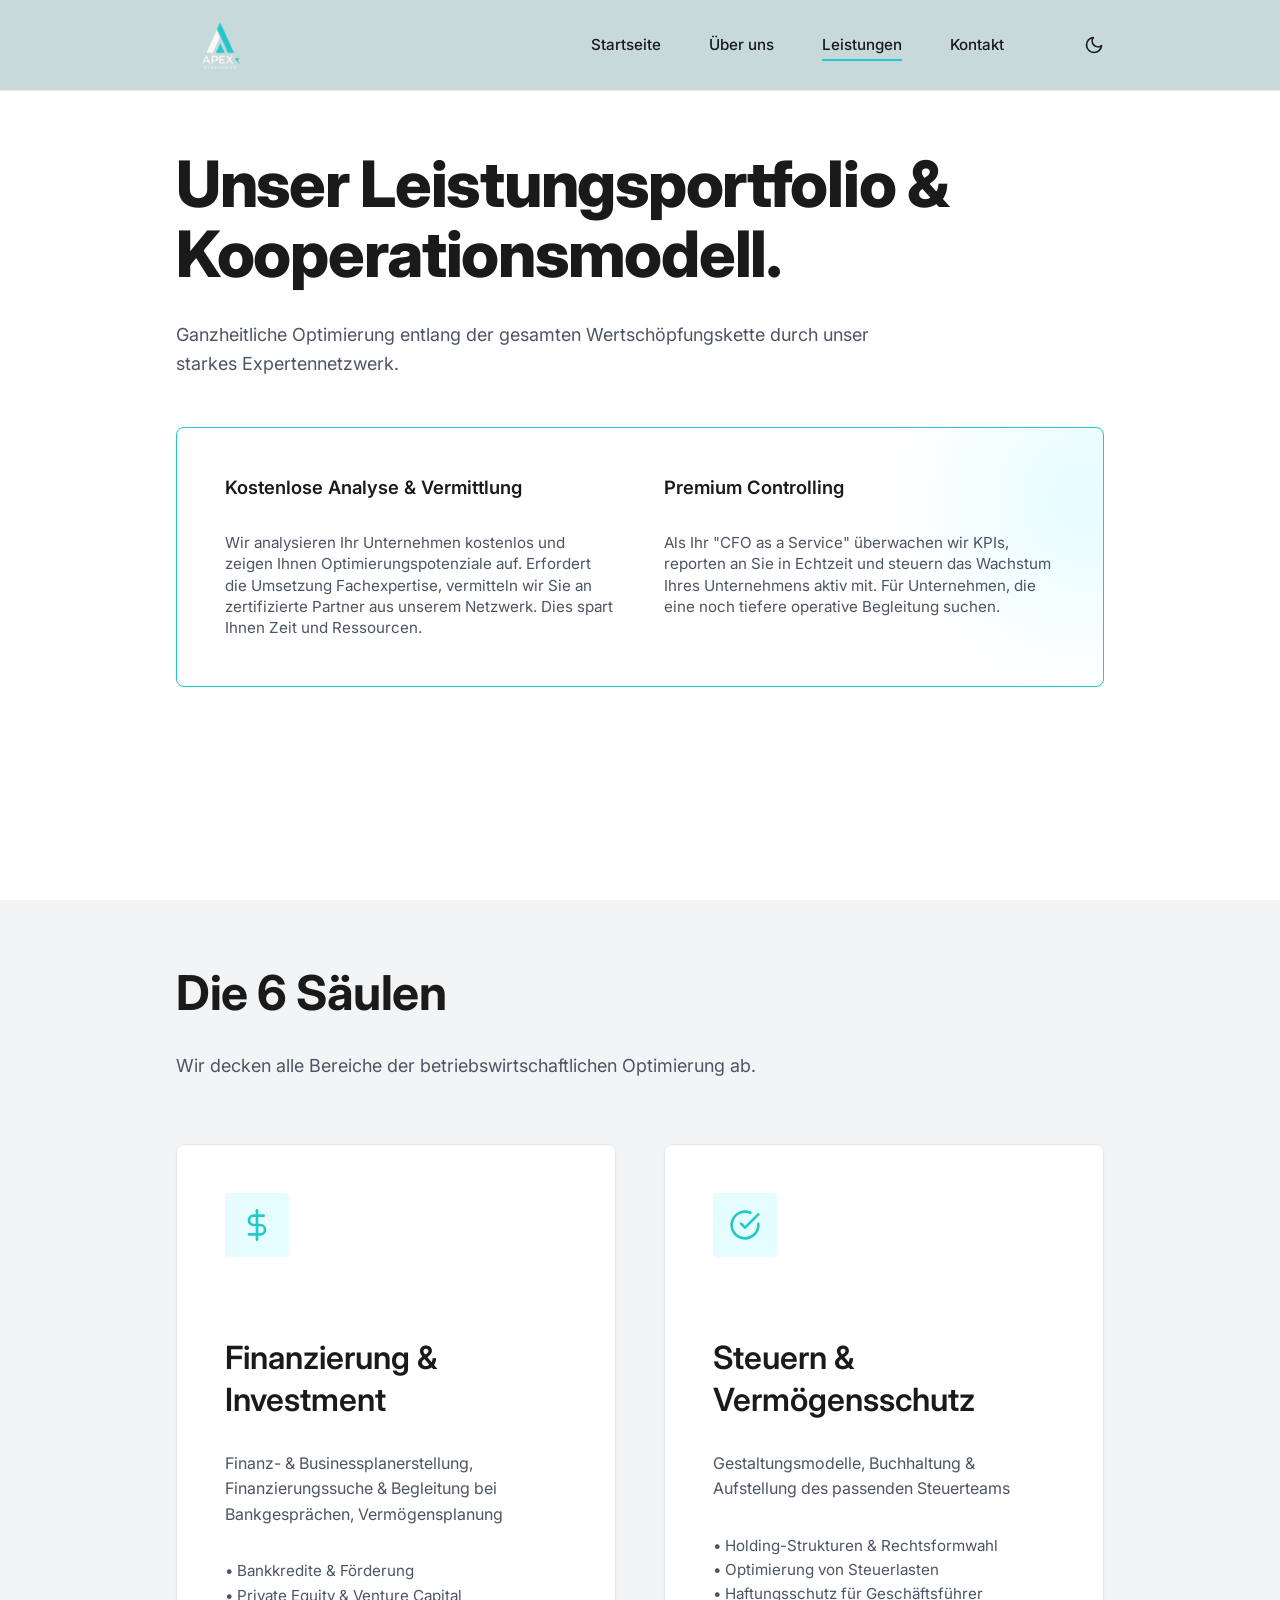
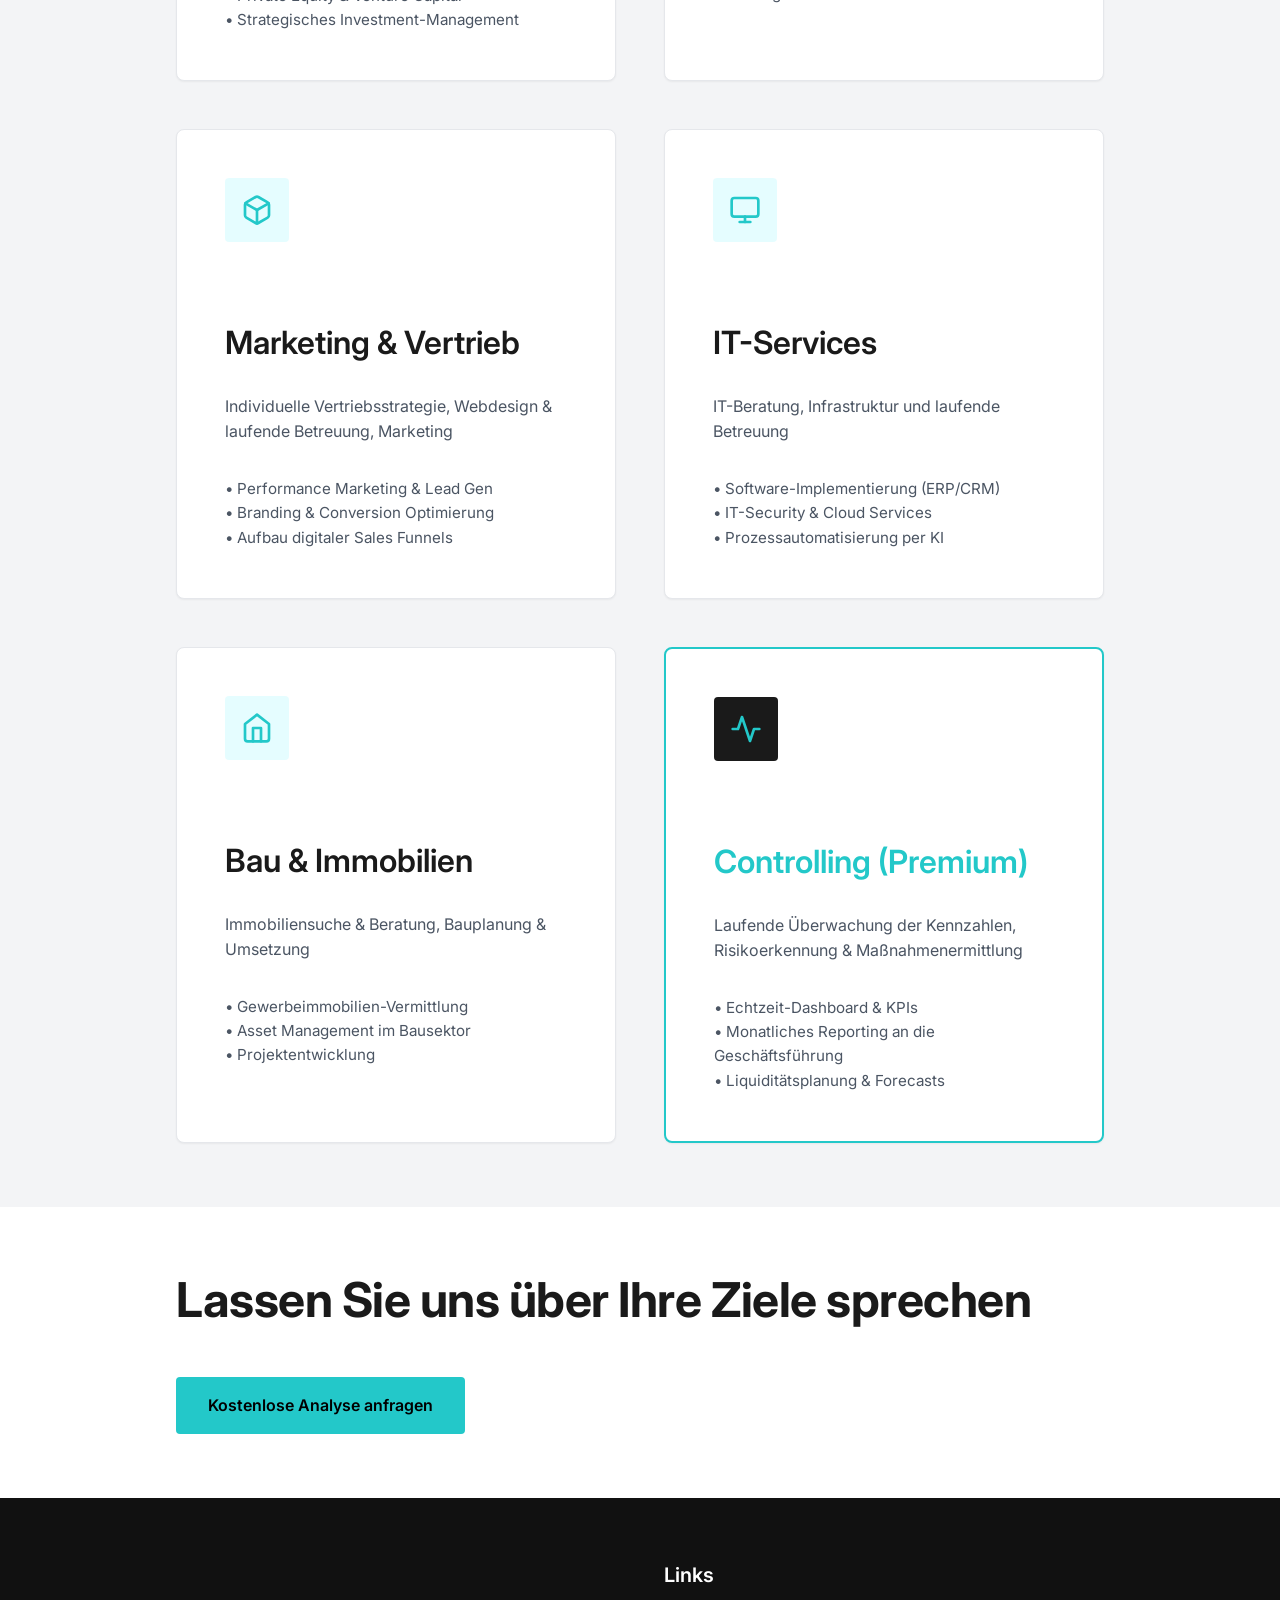
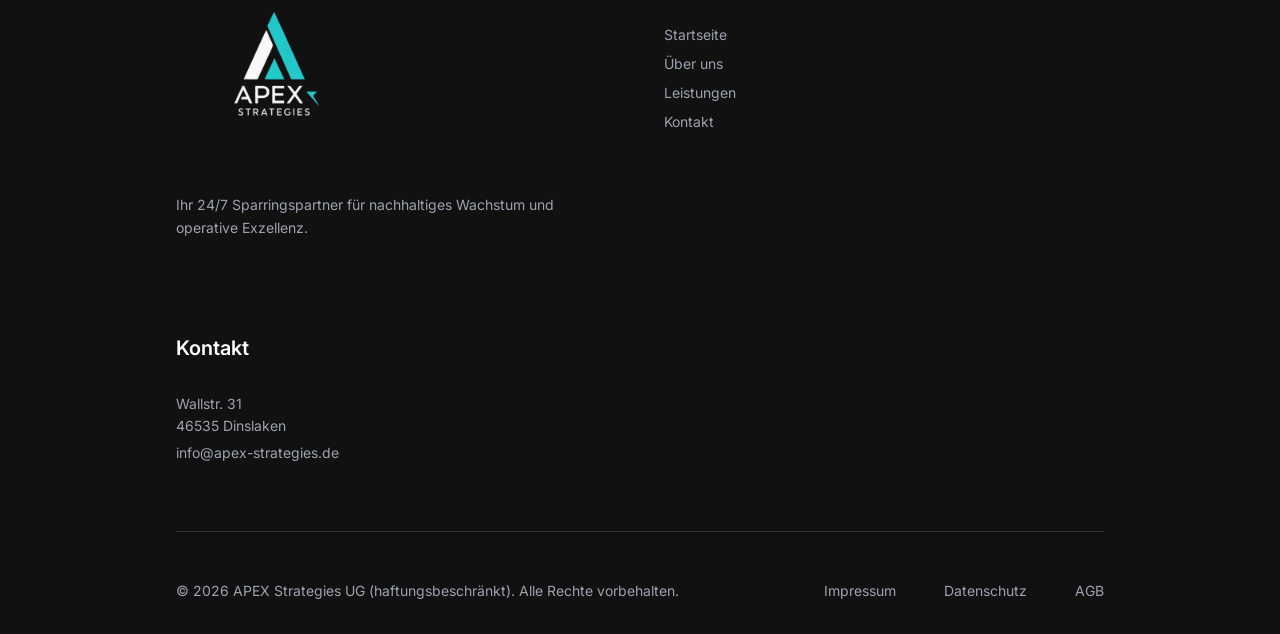
==== services.html @ bc148157 "Initial commit Created from https://vercel.com/new" ====
<!DOCTYPE html>
<html lang="de">

<head>
    <meta charset="UTF-8">
    <meta name="viewport" content="width=device-width, initial-scale=1.0">
    <title>Leistungen - APEX Strategies</title>
    <meta name="description"
        content="Unsere 6 Säulen der betriebswirtschaftlichen Optimierung: Finanzierung, Steuern, Marketing, IT, Immobilien und Premium Controlling.">
    <!-- Theme Script for anti-flicker -->
    <script>
        const storedTheme = localStorage.getItem('apex_theme');
        const prefersDark = window.matchMedia('(prefers-color-scheme: dark)').matches;
        if (storedTheme === 'dark' || (!storedTheme && prefersDark)) {
            document.documentElement.setAttribute('data-theme', 'dark');
        }
    </script>
    <!-- Google Fonts -->
    <link rel="preconnect" href="https://fonts.googleapis.com">
    <link rel="preconnect" href="https://fonts.gstatic.com" crossorigin>
    <link href="https://fonts.googleapis.com/css2?family=Inter:wght@400;500;600;700;800&display=swap" rel="stylesheet">
    <!-- Stylesheet -->
    <link rel="stylesheet" href="css/style.css">
</head>

<body>

    <!-- Header Navigation -->
    <header class="header">
        <div class="container flex justify-between items-center">
            <a href="index.html" class="logo">
                <img src="assets/logo.png" alt="APEX Strategies Logo">
            </a>

            <nav class="nav-links">
                <a href="index.html">Startseite</a>
                <a href="about.html">Über uns</a>
                <a href="services.html" class="active">Leistungen</a>
                <a href="contact.html">Kontakt</a>
                <button class="theme-toggle-btn" aria-label="Dark Mode umschalten">
                    <svg class="sun-icon" xmlns="http://www.w3.org/2000/svg" width="20" height="20" viewBox="0 0 24 24"
                        fill="none" stroke="currentColor" stroke-width="2" stroke-linecap="round"
                        stroke-linejoin="round">
                        <circle cx="12" cy="12" r="5"></circle>
                        <line x1="12" y1="1" x2="12" y2="3"></line>
                        <line x1="12" y1="21" x2="12" y2="23"></line>
                        <line x1="4.22" y1="4.22" x2="5.64" y2="5.64"></line>
                        <line x1="18.36" y1="18.36" x2="19.78" y2="19.78"></line>
                        <line x1="1" y1="12" x2="3" y2="12"></line>
                        <line x1="21" y1="12" x2="23" y2="12"></line>
                        <line x1="4.22" y1="19.78" x2="5.64" y2="18.36"></line>
                        <line x1="18.36" y1="5.64" x2="19.78" y2="4.22"></line>
                    </svg>
                    <svg class="moon-icon" xmlns="http://www.w3.org/2000/svg" width="20" height="20" viewBox="0 0 24 24"
                        fill="none" stroke="currentColor" stroke-width="2" stroke-linecap="round"
                        stroke-linejoin="round">
                        <path d="M21 12.79A9 9 0 1 1 11.21 3 7 7 0 0 0 21 12.79z"></path>
                    </svg>
                </button>
            </nav>

            <button class="mobile-menu-btn" aria-label="Toggle Menu" aria-expanded="false">
                <svg xmlns="http://www.w3.org/2000/svg" width="24" height="24" viewBox="0 0 24 24" fill="none"
                    stroke="currentColor" stroke-width="2" stroke-linecap="round" stroke-linejoin="round">
                    <line x1="3" y1="12" x2="21" y2="12"></line>
                    <line x1="3" y1="6" x2="21" y2="6"></line>
                    <line x1="3" y1="18" x2="21" y2="18"></line>
                </svg>
            </button>
        </div>
    </header>

    <!-- Mobile Navigation Sheet -->
    <div class="mobile-nav">
        <button class="close-menu-btn" aria-label="Close Menu">
            <svg xmlns="http://www.w3.org/2000/svg" width="24" height="24" viewBox="0 0 24 24" fill="none"
                stroke="currentColor" stroke-width="2" stroke-linecap="round" stroke-linejoin="round">
                <line x1="18" y1="6" x2="6" y2="18"></line>
                <line x1="6" y1="6" x2="18" y2="18"></line>
            </svg>
        </button>
        <a href="index.html">Startseite</a>
        <a href="about.html">Über uns</a>
        <a href="services.html" class="active">Leistungen</a>
        <a href="contact.html">Kontakt</a>
        <button class="theme-toggle-btn" aria-label="Dark Mode umschalten" style="margin-top: 1rem;">
            <svg class="sun-icon" xmlns="http://www.w3.org/2000/svg" width="24" height="24" viewBox="0 0 24 24"
                fill="none" stroke="currentColor" stroke-width="2" stroke-linecap="round" stroke-linejoin="round">
                <circle cx="12" cy="12" r="5"></circle>
                <line x1="12" y1="1" x2="12" y2="3"></line>
                <line x1="12" y1="21" x2="12" y2="23"></line>
                <line x1="4.22" y1="4.22" x2="5.64" y2="5.64"></line>
                <line x1="18.36" y1="18.36" x2="19.78" y2="19.78"></line>
                <line x1="1" y1="12" x2="3" y2="12"></line>
                <line x1="21" y1="12" x2="23" y2="12"></line>
                <line x1="4.22" y1="19.78" x2="5.64" y2="18.36"></line>
                <line x1="18.36" y1="5.64" x2="19.78" y2="4.22"></line>
            </svg>
            <svg class="moon-icon" xmlns="http://www.w3.org/2000/svg" width="24" height="24" viewBox="0 0 24 24"
                fill="none" stroke="currentColor" stroke-width="2" stroke-linecap="round" stroke-linejoin="round">
                <path d="M21 12.79A9 9 0 1 1 11.21 3 7 7 0 0 0 21 12.79z"></path>
            </svg>
        </button>
    </div>

    <main>
        <!-- Combined Page Header & Kooperationsmodell -->
        <section class="vh-section" style="padding-top: 0px;">
            <div class="container flex flex-col items-start">
                <div class="animate-on-scroll mb-md">
                    <h1 class="mb-sm">Unser Leistungsportfolio & Kooperationsmodell.</h1>
                    <p class="subtitle" style="max-width: 700px; font-size: 1.125rem;">
                        Ganzheitliche Optimierung entlang der gesamten Wertschöpfungskette durch unser starkes
                        Expertennetzwerk.
                    </p>
                </div>

                <div class="card animate-on-scroll"
                    style="max-width: 1000px; width: 100%; border-color: var(--accent); position: relative; overflow: hidden; padding: var(--spacing-md);">
                    <!-- Decorative subtle accent background -->
                    <div
                        style="position: absolute; top: -50%; right: -20%; width: 400px; height: 400px; background: radial-gradient(circle, rgba(0, 229, 255, 0.1) 0%, rgba(255,255,255,0) 70%); border-radius: 50%; pointer-events: none;">
                    </div>

                    <div class="grid grid-cols-1 md:grid-cols-2 gap-lg" style="position: relative; z-index: 1;">
                        <div>
                            <div class="flex items-center gap-xs mb-sm">
                                <h3 style="margin: 0; font-size: 1.15rem;">Kostenlose Analyse &amp; Vermittlung</h3>
                            </div>
                            <p style="font-size: 0.95rem; line-height: 1.4;">Wir analysieren Ihr Unternehmen kostenlos
                                und zeigen Ihnen
                                Optimierungspotenziale auf. Erfordert die Umsetzung Fachexpertise, vermitteln wir Sie
                                an zertifizierte Partner aus unserem Netzwerk. Dies spart Ihnen Zeit und Ressourcen.</p>
                        </div>
                        <div>
                            <div class="flex items-center gap-xs mb-sm">

                                <h3 style="margin: 0; font-size: 1.15rem;">Premium Controlling</h3>
                            </div>
                            <p style="font-size: 0.95rem; line-height: 1.4;">Als Ihr "CFO as a Service" überwachen wir
                                KPIs, reporten an Sie in Echtzeit und steuern
                                das Wachstum Ihres Unternehmens aktiv mit. Für Unternehmen, die eine noch tiefere
                                operative Begleitung suchen.</p>
                        </div>
                    </div>
                </div>
            </div>
        </section>

        <!-- The 6 Pillars -->
        <section class="vh-section section-bg-alt">
            <div class="container mb-lg animate-on-scroll">
                <h2 class="mb-xs">Die 6 Säulen</h2>
                <p class="subtitle">Wir decken alle Bereiche der betriebswirtschaftlichen Optimierung ab.</p>
            </div>

            <div class="container grid grid-cols-1 md:grid-cols-2 lg:grid-cols-2 gap-lg">
                <!-- Pillar 1 -->
                <div class="card animate-on-scroll delay-100 flex flex-col md:flex-row gap-md items-start p-lg">
                    <div class="card-icon" style="flex-shrink: 0; width: 64px; height: 64px;">
                        <svg xmlns="http://www.w3.org/2000/svg" width="32" height="32" viewBox="0 0 24 24" fill="none"
                            stroke="currentColor" stroke-width="2" stroke-linecap="round" stroke-linejoin="round">
                            <line x1="12" y1="1" x2="12" y2="23"></line>
                            <path d="M17 5H9.5a3.5 3.5 0 0 0 0 7h5a3.5 3.5 0 0 1 0 7H6"></path>
                        </svg>
                    </div>
                    <div>
                        <h3 class="mb-xs">Finanzierung &amp; Investment</h3>
                        <p class="mb-sm" style="font-size: 1rem;">Finanz- &amp; Businessplanerstellung,
                            Finanzierungssuche &amp; Begleitung bei Bankgesprächen, Vermögensplanung</p>
                        <ul class="flex flex-col gap-xs" style="font-size: 0.95rem;">
                            <li>• Bankkredite & Förderung</li>
                            <li>• Private Equity & Venture Capital</li>
                            <li>• Strategisches Investment-Management</li>
                        </ul>
                    </div>
                </div>

                <!-- Pillar 2 -->
                <div class="card animate-on-scroll delay-200 flex flex-col md:flex-row gap-md items-start p-lg">
                    <div class="card-icon" style="flex-shrink: 0; width: 64px; height: 64px;">
                        <svg xmlns="http://www.w3.org/2000/svg" width="32" height="32" viewBox="0 0 24 24" fill="none"
                            stroke="currentColor" stroke-width="2" stroke-linecap="round" stroke-linejoin="round">
                            <path d="M22 11.08V12a10 10 0 1 1-5.93-9.14"></path>
                            <polyline points="22 4 12 14.01 9 11.01"></polyline>
                        </svg>
                    </div>
                    <div>
                        <h3 class="mb-xs">Steuern &amp; Vermögensschutz</h3>
                        <p class="mb-sm" style="font-size: 1rem;">Gestaltungsmodelle, Buchhaltung &amp; Aufstellung des
                            passenden Steuerteams</p>
                        <ul class="flex flex-col gap-xs" style="font-size: 0.95rem;">
                            <li>• Holding-Strukturen & Rechtsformwahl</li>
                            <li>• Optimierung von Steuerlasten</li>
                            <li>• Haftungsschutz für Geschäftsführer</li>
                        </ul>
                    </div>
                </div>

                <!-- Pillar 3 -->
                <div class="card animate-on-scroll delay-100 flex flex-col md:flex-row gap-md items-start p-lg">
                    <div class="card-icon" style="flex-shrink: 0; width: 64px; height: 64px;">
                        <svg xmlns="http://www.w3.org/2000/svg" width="32" height="32" viewBox="0 0 24 24" fill="none"
                            stroke="currentColor" stroke-width="2" stroke-linecap="round" stroke-linejoin="round">
                            <path
                                d="M21 16V8a2 2 0 0 0-1-1.73l-7-4a2 2 0 0 0-2 0l-7 4A2 2 0 0 0 3 8v8a2 2 0 0 0 1 1.73l7 4a2 2 0 0 0 2 0l7-4A2 2 0 0 0 21 16z">
                            </path>
                            <polyline points="3.27 6.96 12 12.01 20.73 6.96"></polyline>
                            <line x1="12" y1="22.08" x2="12" y2="12"></line>
                        </svg>
                    </div>
                    <div>
                        <h3 class="mb-xs">Marketing &amp; Vertrieb</h3>
                        <p class="mb-sm" style="font-size: 1rem;">Individuelle Vertriebsstrategie, Webdesign &amp;
                            laufende Betreuung, Marketing</p>
                        <ul class="flex flex-col gap-xs" style="font-size: 0.95rem;">
                            <li>• Performance Marketing & Lead Gen</li>
                            <li>• Branding & Conversion Optimierung</li>
                            <li>• Aufbau digitaler Sales Funnels</li>
                        </ul>
                    </div>
                </div>

                <!-- Pillar 4 -->
                <div class="card animate-on-scroll delay-200 flex flex-col md:flex-row gap-md items-start p-lg">
                    <div class="card-icon" style="flex-shrink: 0; width: 64px; height: 64px;">
                        <svg xmlns="http://www.w3.org/2000/svg" width="32" height="32" viewBox="0 0 24 24" fill="none"
                            stroke="currentColor" stroke-width="2" stroke-linecap="round" stroke-linejoin="round">
                            <rect x="2" y="3" width="20" height="14" rx="2" ry="2"></rect>
                            <line x1="8" y1="21" x2="16" y2="21"></line>
                            <line x1="12" y1="17" x2="12" y2="21"></line>
                        </svg>
                    </div>
                    <div>
                        <h3 class="mb-xs">IT-Services</h3>
                        <p class="mb-sm" style="font-size: 1rem;">IT-Beratung, Infrastruktur und laufende Betreuung</p>
                        <ul class="flex flex-col gap-xs" style="font-size: 0.95rem;">
                            <li>• Software-Implementierung (ERP/CRM)</li>
                            <li>• IT-Security & Cloud Services</li>
                            <li>• Prozessautomatisierung per KI</li>
                        </ul>
                    </div>
                </div>

                <!-- Pillar 5 -->
                <div class="card animate-on-scroll delay-100 flex flex-col md:flex-row gap-md items-start p-lg">
                    <div class="card-icon" style="flex-shrink: 0; width: 64px; height: 64px;">
                        <svg xmlns="http://www.w3.org/2000/svg" width="32" height="32" viewBox="0 0 24 24" fill="none"
                            stroke="currentColor" stroke-width="2" stroke-linecap="round" stroke-linejoin="round">
                            <path d="M3 9l9-7 9 7v11a2 2 0 0 1-2 2H5a2 2 0 0 1-2-2z"></path>
                            <polyline points="9 22 9 12 15 12 15 22"></polyline>
                        </svg>
                    </div>
                    <div>
                        <h3 class="mb-xs">Bau &amp; Immobilien</h3>
                        <p class="mb-sm" style="font-size: 1rem;">Immobiliensuche &amp; Beratung, Bauplanung &amp;
                            Umsetzung</p>
                        <ul class="flex flex-col gap-xs" style="font-size: 0.95rem;">
                            <li>• Gewerbeimmobilien-Vermittlung</li>
                            <li>• Asset Management im Bausektor</li>
                            <li>• Projektentwicklung</li>
                        </ul>
                    </div>
                </div>

                <!-- Pillar 6 (Premium) -->
                <div class="card animate-on-scroll delay-200 flex flex-col md:flex-row gap-md items-start p-lg"
                    style="border: 2px solid var(--accent);">
                    <div class="card-icon"
                        style="flex-shrink: 0; width: 64px; height: 64px; background-color: var(--text-primary);">
                        <svg xmlns="http://www.w3.org/2000/svg" width="32" height="32" viewBox="0 0 24 24" fill="none"
                            stroke="var(--accent)" stroke-width="2" stroke-linecap="round" stroke-linejoin="round">
                            <polyline points="22 12 18 12 15 21 9 3 6 12 2 12"></polyline>
                        </svg>
                    </div>
                    <div>
                        <h3 class="mb-xs text-accent">Controlling (Premium)</h3>
                        <p class="mb-sm" style="font-size: 1rem;">Laufende Überwachung der Kennzahlen, Risikoerkennung
                            &amp; Maßnahmenermittlung</p>
                        <ul class="flex flex-col gap-xs" style="font-size: 0.95rem;">
                            <li>• Echtzeit-Dashboard & KPIs</li>
                            <li>• Monatliches Reporting an die Geschäftsführung</li>
                            <li>• Liquiditätsplanung & Forecasts</li>
                        </ul>
                    </div>
                </div>
            </div>
        </section>

        <!-- CTA -->
        <section class="section text-center">
            <div class="container animate-on-scroll">
                <h2 class="mb-sm">Lassen Sie uns über Ihre Ziele sprechen</h2>
                <a href="contact.html" class="btn btn-primary" style="margin-top: 1rem;">Kostenlose Analyse anfragen</a>
            </div>
        </section>
    </main>

    <!-- Footer -->
    <footer class="footer">
        <div class="container">
            <div class="grid grid-cols-1 md:grid-cols-3">
                <div class="mb-md">
                    <a href="index.html" class="footer-logo d-block">
                        <img src="assets/logo.png" alt="APEX Strategies Logo">
                    </a>
                    <p>Ihr 24/7 Sparringspartner für nachhaltiges Wachstum und operative Exzellenz.</p>
                </div>
                <div>
                    <h3 class="mb-sm" style="color: #fff; font-size: 1.25rem;">Links</h3>
                    <ul class="flex flex-col gap-xs">
                        <li><a href="index.html">Startseite</a></li>
                        <li><a href="about.html">Über uns</a></li>
                        <li><a href="services.html">Leistungen</a></li>
                        <li><a href="contact.html">Kontakt</a></li>
                    </ul>
                </div>
                <div>
                    <h3 class="mb-sm" style="color: #fff; font-size: 1.25rem;">Kontakt</h3>
                    <ul class="flex flex-col gap-xs">
                        <li>
                            <p>Wallstr. 31</p>
                        </li>
                        <li>
                            <p>46535 Dinslaken</p>
                        </li>
                        <li><a href="mailto:info@apex-strategies.de">info@apex-strategies.de</a></li>
                    </ul>
                </div>
            </div>

            <div class="footer-bottom">
                <p>&copy; 2026 APEX Strategies UG (haftungsbeschränkt). Alle Rechte vorbehalten.</p>
                <div class="flex gap-md">
                    <a href="#">Impressum</a>
                    <a href="#">Datenschutz</a>
                    <a href="#">AGB</a>
                </div>
            </div>
        </div>
    </footer>

    <script src="js/main.js"></script>
</body>

</html>
---- css/style.css ----
/*
  APEX Strategies UG
  Main Stylesheet
*/

:root {
  /* Colors */
  --bg-primary: #FFFFFF;
  --bg-secondary: #F3F4F6;
  --bg-tertiary: #E5E7EB;
  --text-primary: #1A1A1A;
  --text-secondary: #4B5563;
  --accent: #23C8C9;
  /* Bright turquoise */
  --accent-hover: #023C8C9;
  --border-color: #E5E7EB;

  /* Typography */
  --font-sans: 'Inter', 'Roboto', 'Helvetica Neue', sans-serif;
  --h1-size: clamp(2.5rem, 5vw, 4rem);
  --h2-size: clamp(2rem, 4vw, 3rem);
  --h3-size: clamp(1.5rem, 3vw, 2rem);
  --body-size: 1.125rem;
  --small-size: 0.875rem;

  /* Spacing */
  --spacing-xs: 1.875rem;
  /* 30px */
  --spacing-sm: 2rem;
  /* 32px */
  --spacing-md: 3rem;
  /* 48px */
  --spacing-lg: 4rem;
  /* 64px */
  --spacing-xl: 5rem;
  /* 80px */

  --navbar-offset: 120px;

  /* Radii */
  --radius-sm: 4px;
  --radius-md: 8px;
  --radius-lg: 16px;

  /* Shadow */
  --shadow-sm: 0 1px 2px rgba(0, 0, 0, 0.05);
  --shadow-md: 0 4px 6px -1px rgba(0, 0, 0, 0.1), 0 2px 4px -1px rgba(0, 0, 0, 0.06);
  --shadow-lg: 0 10px 15px -3px rgba(0, 0, 0, 0.1), 0 4px 6px -2px rgba(0, 0, 0, 0.05);
  --shadow-hover: 0 20px 25px -5px rgba(0, 0, 0, 0.1), 0 10px 10px -5px rgba(0, 0, 0, 0.04);
}

/* Dark Theme Overrides */
:root[data-theme="dark"] {
  --bg-primary: #0F172A;
  /* Slate 900 */
  --bg-secondary: #1E293B;
  /* Slate 800 */
  --bg-tertiary: #334155;
  /* Slate 700 */
  --text-primary: #F8FAFC;
  /* Slate 50 */
  --text-secondary: #94A3B8;
  /* Slate 400 */
  --border-color: #334155;
  --shadow-sm: 0 1px 2px rgba(0, 0, 0, 0.4);
  --shadow-md: 0 4px 6px -1px rgba(0, 0, 0, 0.5), 0 2px 4px -1px rgba(0, 0, 0, 0.3);
  --shadow-lg: 0 10px 15px -3px rgba(0, 0, 0, 0.5), 0 4px 6px -2px rgba(0, 0, 0, 0.4);
  --shadow-hover: 0 20px 25px -5px rgba(0, 0, 0, 0.6), 0 10px 10px -5px rgba(0, 0, 0, 0.4);
}

:root[data-theme="dark"] .header {
  background-color: rgba(15, 23, 42, 0.85);
  /* Matches dark bg */
}

/* Make logo readable in Dark Mode - full white inversion for high contrast */
:root[data-theme="dark"] .logo img,
:root[data-theme="dark"] .img-placeholder img[alt="APEX icon"] {
  filter: brightness(0) invert(1);
}

:root[data-theme="dark"] .card-icon[style*="background-color: var(--text-primary)"] {
  background-color: var(--bg-tertiary) !important;
}

:root[data-theme="dark"] .img-placeholder {
  background-color: var(--bg-tertiary);
}

:root[data-theme="dark"] .img-placeholder::after {
  background-image: linear-gradient(90deg,
      rgba(255, 255, 255, 0) 0,
      rgba(255, 255, 255, 0.03) 20%,
      rgba(255, 255, 255, 0.08) 60%,
      rgba(255, 255, 255, 0));
}

/* Base Reset */
*,
*::before,
*::after {
  box-sizing: border-box;
  margin: 0;
  padding: 0;
}

body {
  font-family: var(--font-sans);
  background-color: var(--bg-primary);
  color: var(--text-primary);
  line-height: 1.6;
  font-size: var(--body-size);
  -webkit-font-smoothing: antialiased;
}

img,
picture,
video,
canvas,
svg {
  display: block;
  max-width: 100%;
}

a {
  text-decoration: none;
  color: inherit;
  transition: color 0.3s ease;
}

ul,
ol {
  list-style: none;
}

/* Typography Classes */
h1 {
  font-size: var(--h1-size);
  font-weight: 800;
  line-height: 1.1;
  letter-spacing: -0.02em;
  color: var(--text-primary);
}

.hero-content h1,
.hero-content p {
  color: #ffffff !important;
}

h2 {
  font-size: var(--h2-size);
  font-weight: 700;
  line-height: 1.2;
  letter-spacing: -0.01em;
}

h3 {
  font-size: var(--h3-size);
  font-weight: 600;
  line-height: 1.3;
}

p,
li,
.subtitle {
  color: var(--text-secondary);
}

.text-accent {
  color: var(--accent);
}

/* Layout Utilities */
.container {
  width: 80vw;
  max-width: 1400px;
  /* Sane limit for very large screens */
  margin: 0 auto;
  padding: 0 var(--spacing-sm);
}

@media (min-width: 768px) {
  .container {
    padding: 0 var(--spacing-md);
  }
}

.section {
  padding: var(--spacing-md) 0;
}

@media (min-width: 768px) {
  .section {
    padding: var(--spacing-lg) 0;
  }
}

.vh-section {
  min-height: 100vh;
  display: flex;
  flex-direction: column;
  justify-content: center;
  padding: var(--spacing-md) 0;
}

@media (min-width: 768px) {
  .vh-section {
    padding: var(--spacing-lg) 0;
  }
}

.section-bg-alt {
  background-color: var(--bg-secondary);
}

.text-center {
  text-align: left;
}

.mx-auto {
  margin-left: auto;
  margin-right: auto;
}

.mb-xs {
  margin-bottom: var(--spacing-xs);
}

.mb-sm {
  margin-bottom: var(--spacing-sm);
}

.mb-md {
  margin-bottom: var(--spacing-md);
}

.mb-lg {
  margin-bottom: var(--spacing-lg);
}

/* Flex & Grid */
.flex {
  display: flex;
}

.flex-col {
  flex-direction: column;
}

.items-center {
  align-items: center;
}

.items-start {
  align-items: flex-start;
}

.justify-between {
  justify-content: space-between;
}

.justify-center {
  justify-content: center;
}

.gap-sm {
  gap: var(--spacing-sm);
}

.gap-md {
  gap: var(--spacing-md);
}

.gap-lg {
  gap: var(--spacing-lg);
}

.grid {
  display: grid;
  gap: var(--spacing-md);
}

.grid-cols-2 {
  grid-template-columns: repeat(1, 1fr);
}

.grid-cols-3 {
  grid-template-columns: repeat(1, 1fr);
}

.grid-cols-4 {
  grid-template-columns: repeat(1, 1fr);
}

@media (min-width: 768px) {
  .md\:grid-cols-2 {
    grid-template-columns: repeat(2, 1fr);
  }

  .md\:grid-cols-3 {
    grid-template-columns: repeat(2, 1fr);
  }

  .md\:flex-row {
    flex-direction: row;
  }
}

@media (min-width: 1024px) {
  .lg\:grid-cols-3 {
    grid-template-columns: repeat(3, 1fr);
  }

  .lg\:grid-cols-4 {
    grid-template-columns: repeat(4, 1fr);
  }
}

/* Components */
/* Buttons */
.btn {
  display: inline-flex;
  align-items: center;
  justify-content: center;
  padding: 1rem 2rem;
  font-weight: 600;
  border-radius: var(--radius-sm);
  transition: all 0.3s ease;
  cursor: pointer;
  border: none;
  font-size: 1rem;
}

.btn-primary {
  background-color: var(--accent);
  color: #000;
  /* Dark text on bright accent for contrast */
}

.btn-primary:hover {
  background-color: var(--accent-hover);
  transform: translateY(-2px);
  box-shadow: var(--shadow-md);
}

.btn-outline {
  background-color: transparent;
  border: 2px solid var(--text-primary);
  color: var(--text-primary);
}

.btn-outline:hover {
  background-color: var(--text-primary);
  color: var(--bg-primary);
}

/* Cards */
.card {
  background-color: var(--bg-primary);
  border-radius: var(--radius-md);
  padding: var(--spacing-md);
  box-shadow: var(--shadow-sm);
  border: 1px solid var(--border-color);
  transition: transform 0.3s ease, box-shadow 0.3s ease;
  height: 100%;
  display: flex;
  flex-direction: column;
}

.card:hover {
  transform: translateY(-5px);
  box-shadow: var(--shadow-hover);
  border-color: var(--accent);
}

.card-icon {
  width: 48px;
  height: 48px;
  background-color: rgba(0, 229, 255, 0.1);
  border-radius: var(--radius-sm);
  display: flex;
  align-items: center;
  justify-content: center;
  margin-bottom: var(--spacing-sm);
  color: var(--accent);
}

/* Header / Nav */
.header {
  position: fixed;
  top: 0;
  left: 0;
  width: 100%;
  background-color: transparent;
  /* Invisible by default on mobile */
  backdrop-filter: none;
  z-index: 1000;
  border-bottom: none;
  padding: 0px;
  transition: all 0.3s ease;
}

@media (min-width: 768px) {
  .header {
    background-color: rgba(0, 80, 89, 0.215);
    backdrop-filter: blur(10px);
    border-bottom: 1px solid var(--border-color);
  }
}

.header.scrolled {
  padding: 0px;
  transition: padding 0.3s ease;
}

/* Logo visibility on mobile */
.logo {
  display: none;
}

@media (min-width: 768px) {
  .logo {
    display: block;
  }
}

.logo img {
  height: 90px;
  width: auto;
  transition: height 0.3s ease;
}

.header.scrolled .logo img {
  height: 60px;
}

.nav-links {
  display: none;
}

@media (min-width: 768px) {
  .nav-links {
    display: flex;
    gap: var(--spacing-md);
  }
}

.nav-links a {
  font-weight: 500;
  position: relative;
  font-size: 0.95rem;
}

.nav-links a::after {
  content: '';
  position: absolute;
  bottom: -4px;
  left: 0;
  width: 0;
  height: 2px;
  background-color: var(--accent);
  transition: width 0.3s ease;
}

.nav-links a:hover::after,
.nav-links a.active::after {
  width: 100%;
}

.theme-toggle-btn {
  background: none;
  border: none;
  cursor: pointer;
  color: var(--text-primary);
  display: flex;
  align-items: center;
  justify-content: center;
  margin-left: 0;
  transition: color 0.3s ease, transform 0.3s ease;
}

@media (min-width: 768px) {
  .theme-toggle-btn {
    margin-left: var(--spacing-sm);
  }
}

.theme-toggle-btn:hover {
  color: var(--accent);
  transform: rotate(15deg);
}

.theme-toggle-btn svg.sun-icon {
  display: none;
}

:root[data-theme="dark"] .theme-toggle-btn svg.sun-icon {
  display: block;
}

:root[data-theme="dark"] .theme-toggle-btn svg.moon-icon {
  display: none;
}

.mobile-menu-btn {
  display: block;
  background: rgba(255, 255, 255, 0.1);
  backdrop-filter: blur(5px);
  border: 1px solid rgba(255, 255, 255, 0.2);
  border-radius: var(--radius-sm);
  cursor: pointer;
  padding: 0.5rem;
  color: var(--text-primary);
  margin-right: var(--spacing-sm);
  position: absolute;
  right: 0;
  top: 1rem;
}

@media (min-width: 768px) {
  .mobile-menu-btn {
    display: none;
  }
}

/* Mobile Nav Sheet */
.mobile-nav {
  position: fixed;
  top: 0;
  left: 0;
  width: 100%;
  height: 100vh;
  background-color: var(--bg-primary);
  z-index: 999;
  display: flex;
  flex-direction: column;
  justify-content: center;
  align-items: center;
  gap: var(--spacing-md);
  transform: translateY(-100%);
  transition: transform 0.4s cubic-bezier(0.16, 1, 0.3, 1);
}

.mobile-nav.is-open {
  transform: translateY(0);
}

.mobile-nav a {
  font-size: var(--h3-size);
  font-weight: 600;
}

.close-menu-btn {
  position: absolute;
  top: var(--spacing-md);
  right: var(--spacing-md);
  background: none;
  border: none;
  cursor: pointer;
  color: var(--text-primary);
  padding: 0.5rem;
}

/* Hero Section */
.hero {
  min-height: 90vh;
  display: flex;
  align-items: center;
  padding-top: 120px;
  /* Reduced offset */
}

.hero-content {
  max-width: 800px;
}

/* Forms */
.form-group {
  margin-bottom: var(--spacing-md);
}

.form-label {
  display: block;
  margin-bottom: var(--spacing-xs);
  font-weight: 500;
}

.form-control {
  width: 100%;
  padding: 0.875rem 1rem;
  border: 1px solid var(--border-color);
  border-radius: var(--radius-sm);
  background-color: var(--bg-primary);
  color: var(--text-primary);
  font-family: inherit;
  font-size: 1rem;
  transition: border-color 0.3s ease, box-shadow 0.3s ease;
}

.form-control:focus {
  outline: none;
  border-color: var(--accent);
  box-shadow: 0 0 0 3px rgba(0, 229, 255, 0.2);
}

textarea.form-control {
  min-height: 150px;
  resize: vertical;
}

/* Micro-Animations & Intersection Observer Classes */
.animate-on-scroll {
  opacity: 0;
  transform: translateY(30px);
  transition: opacity 0.8s cubic-bezier(0.16, 1, 0.3, 1), transform 0.8s cubic-bezier(0.16, 1, 0.3, 1);
}

.animate-on-scroll.is-visible {
  opacity: 1;
  transform: translateY(0);
}

.animate-on-scroll.slide-left {
  transform: translateX(-30px);
}

.animate-on-scroll.slide-left.is-visible {
  transform: translateX(0);
}

/* Delays for staggered animations */
.delay-100 {
  transition-delay: 100ms;
}

.delay-200 {
  transition-delay: 200ms;
}

.delay-300 {
  transition-delay: 300ms;
}

.delay-400 {
  transition-delay: 400ms;
}

.delay-500 {
  transition-delay: 500ms;
}

/* Image Placeholder / Loading Shimmer */
.img-placeholder {
  background-color: #E5E7EB;
  position: relative;
  overflow: hidden;
  border-radius: var(--radius-sm);
}

.img-placeholder::after {
  content: "";
  position: absolute;
  top: 0;
  right: 0;
  bottom: 0;
  left: 0;
  transform: translateX(-100%);
  background-image: linear-gradient(90deg,
      rgba(255, 255, 255, 0) 0,
      rgba(255, 255, 255, 0.2) 20%,
      rgba(255, 255, 255, 0.5) 60%,
      rgba(255, 255, 255, 0));
  animation: shimmer 2s infinite;
}

@keyframes shimmer {
  100% {
    transform: translateX(100%);
  }
}

/* Timeline */
.timeline {
  position: relative;
  padding-left: 2rem;
  border-left: 2px solid var(--border-color);
}

.timeline-item {
  position: relative;
  margin-bottom: var(--spacing-lg);
}

.timeline-item:last-child {
  margin-bottom: 0;
}

.timeline-item::before {
  content: '';
  position: absolute;
  left: -2.375rem;
  /* Center on border (32px from edge of timeline space minus half the width) */
  top: 0.25rem;
  width: 1.25rem;
  height: 1.25rem;
  background-color: var(--accent);
  border-radius: 50%;
  border: 3px solid var(--bg-primary);
  box-shadow: 0 0 0 1px var(--border-color);
}

.timeline-item h3 {
  margin-bottom: var(--spacing-xs);
}

@media (min-width: 768px) {
  .timeline {
    display: grid;
    grid-template-columns: repeat(4, 1fr);
    gap: var(--spacing-md);
    padding-left: 0;
    border-left: none;
    border-top: 2px solid var(--border-color);
    padding-top: 2rem;
    margin-top: 3rem;
  }

  .timeline-item {
    margin-bottom: 0;
  }

  .timeline-item::before {
    top: -2.6875rem;
    /* center on top border */
    left: 0;
  }
}

/* Hero Scrolling Banner */
.hero-banner-overflow {
  position: absolute;
  inset: 0;
  z-index: 1;
  overflow: hidden;
  height: 100%;
  width: 100%;
}

.hero-banner-track {
  display: flex;
  height: 100%;
  width: fit-content;
  will-change: transform;
}

.hero-banner-track img {
  height: 100%;
  width: auto;
  object-fit: contain;
  flex-shrink: 0;
}

.hero-overlay {
  position: absolute;
  inset: 0;
  background: linear-gradient(to bottom,
      rgba(10, 25, 30, 0.85) 0%,
      rgba(10, 25, 30, 0.75) 50%,
      rgba(10, 25, 30, 0.85) 100%);
  z-index: 2;
}

/* Preloader */
.preloader {
  position: fixed;
  top: 0;
  left: 0;
  width: 100%;
  height: 100%;
  background-color: var(--bg-primary);
  display: flex;
  justify-content: center;
  align-items: center;
  z-index: 9999;
  transition: opacity 0.6s cubic-bezier(0.16, 1, 0.3, 1), visibility 0.6s cubic-bezier(0.16, 1, 0.3, 1);
}

.preloader.fade-out {
  opacity: 0;
  visibility: hidden;
}

.loader-content {
  text-align: center;
  display: flex;
  flex-direction: column;
  align-items: center;
  gap: var(--spacing-sm);
}

.loader-logo {
  height: 80px;
  width: auto;
  animation: logoPulse 2s infinite ease-in-out;
}

.loader-bar {
  width: 120px;
  height: 2px;
  background-color: var(--border-color);
  position: relative;
  overflow: hidden;
  border-radius: 1px;
}

.loader-bar::after {
  content: '';
  position: absolute;
  top: 0;
  left: 0;
  height: 100%;
  width: 30%;
  background-color: var(--accent);
  animation: loaderMove 1.5s infinite ease-in-out;
}

@keyframes logoPulse {
  0%, 100% { opacity: 0.6; transform: scale(0.98); }
  50% { opacity: 1; transform: scale(1.02); }
}

@keyframes loaderMove {
  0% { left: -30%; }
  100% { left: 130%; }
}

/* Footer */
.footer {
  background-color: #111;
  color: #fff;
  padding: var(--spacing-lg) 0 var(--spacing-sm);
}

.footer p,
.footer a {
  color: #9CA3AF;
  font-size: var(--small-size);
}

.footer a:hover {
  color: #fff;
}

.footer-logo img {
  height: 200px;
  width: auto;
  margin-bottom: var(--spacing-sm);
}

.footer-bottom {
  border-top: 1px solid #333;
  margin-top: var(--spacing-lg);
  padding-top: var(--spacing-md);
  display: flex;
  justify-content: space-between;
  align-items: center;
  flex-direction: column;
  gap: var(--spacing-sm);
}

@media (min-width: 768px) {
  .footer-bottom {
    flex-direction: row;
  }
}
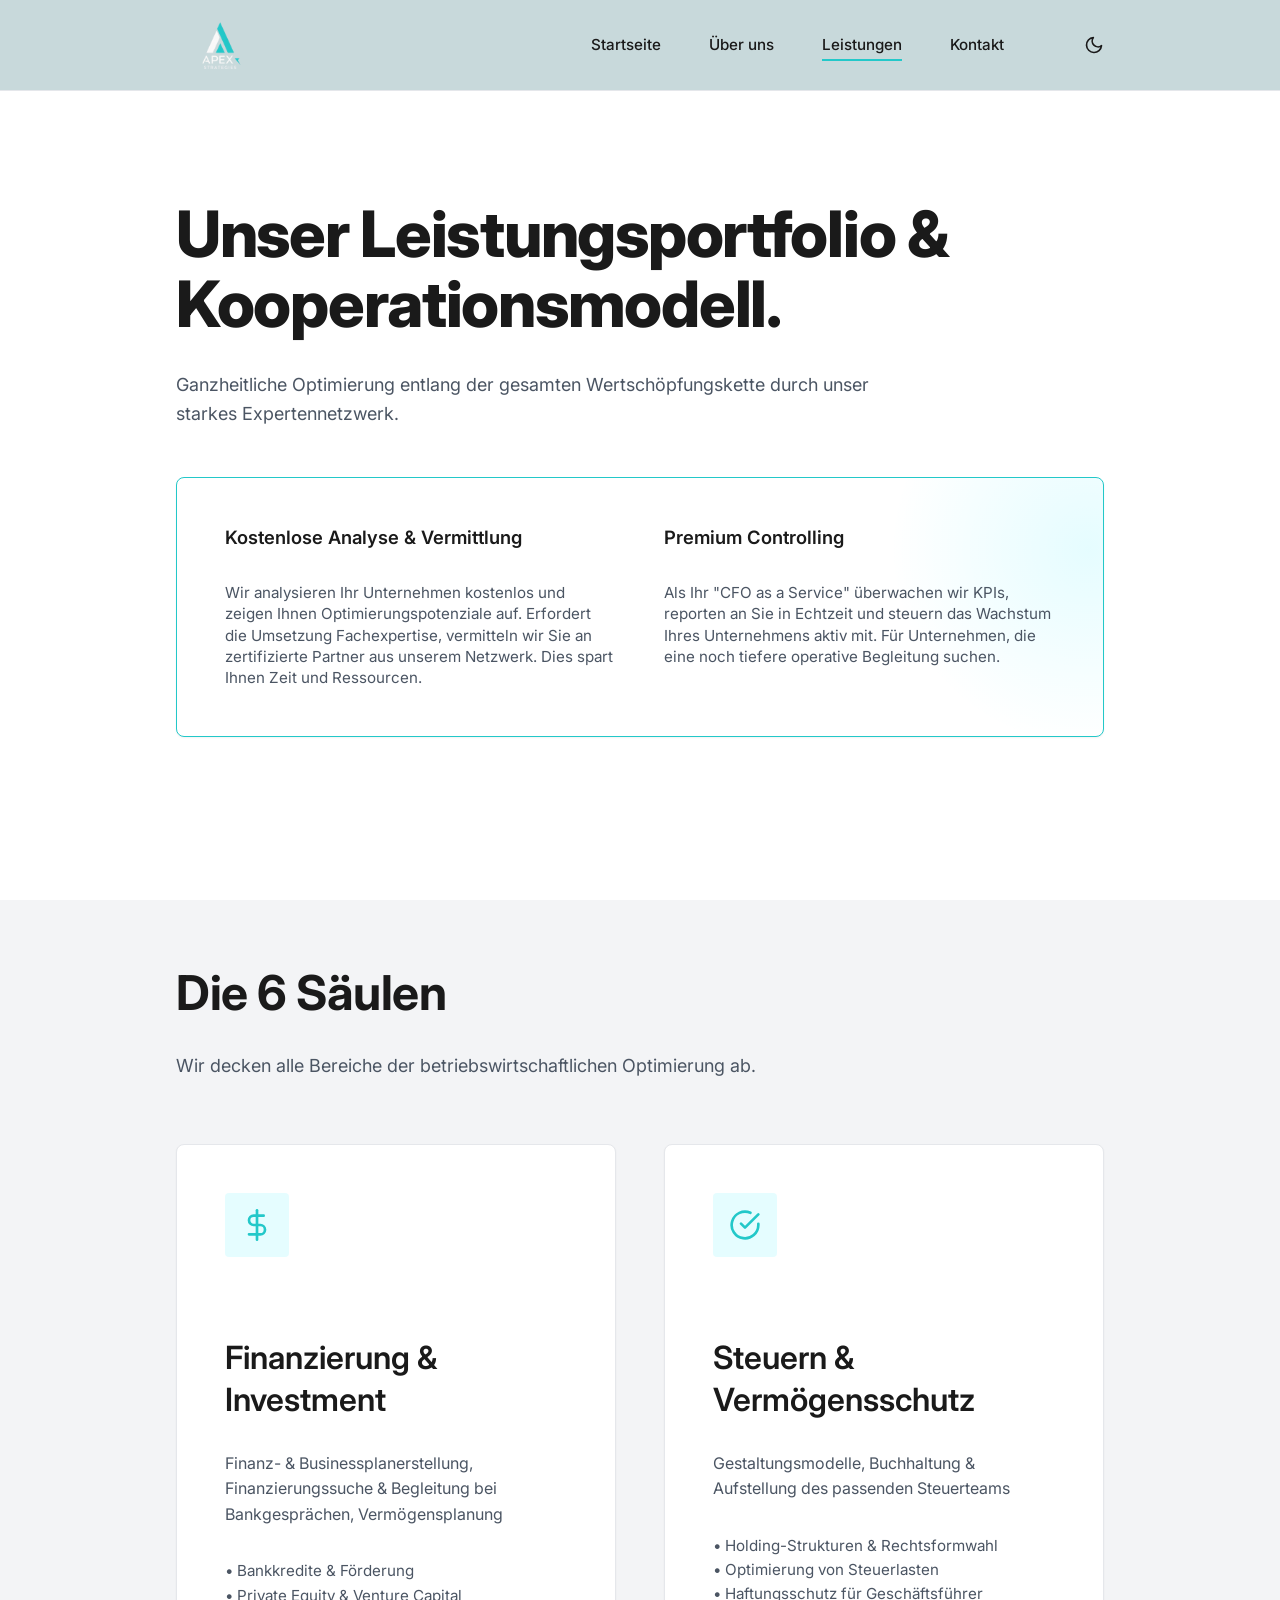
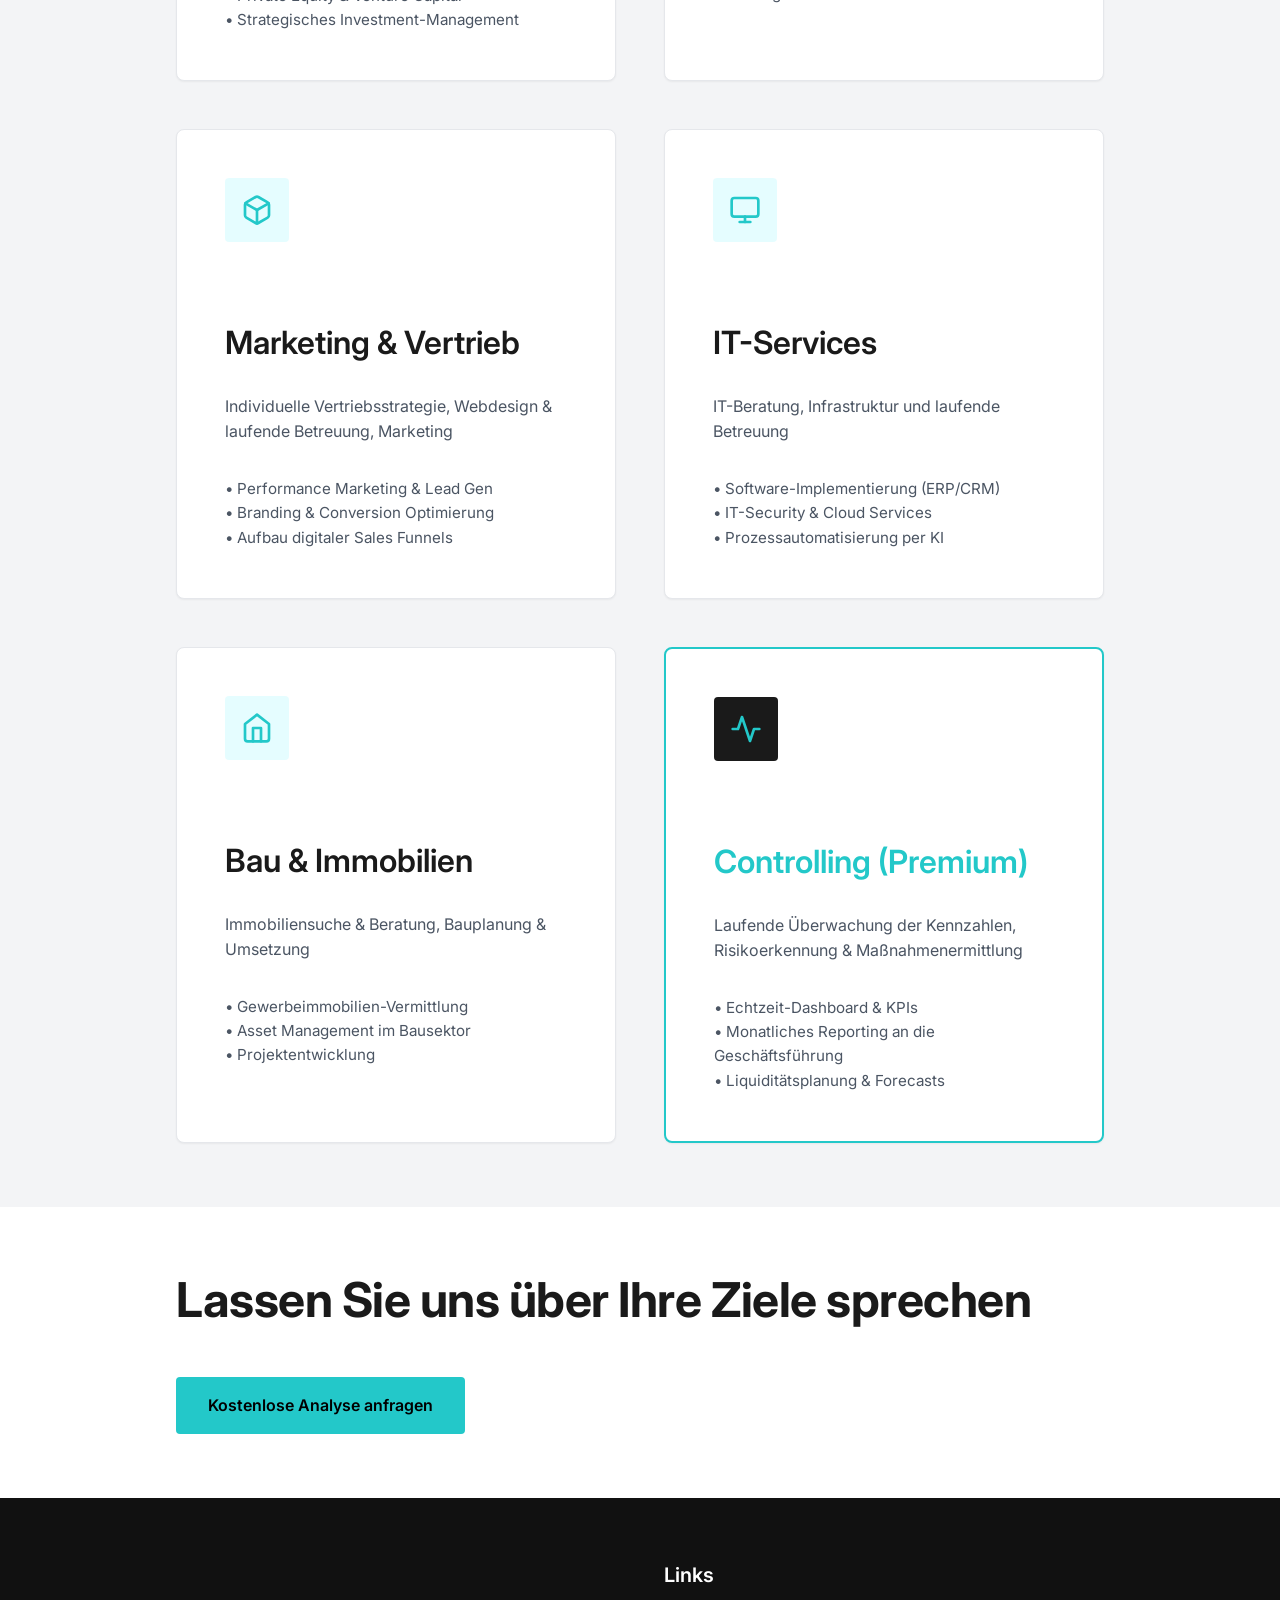
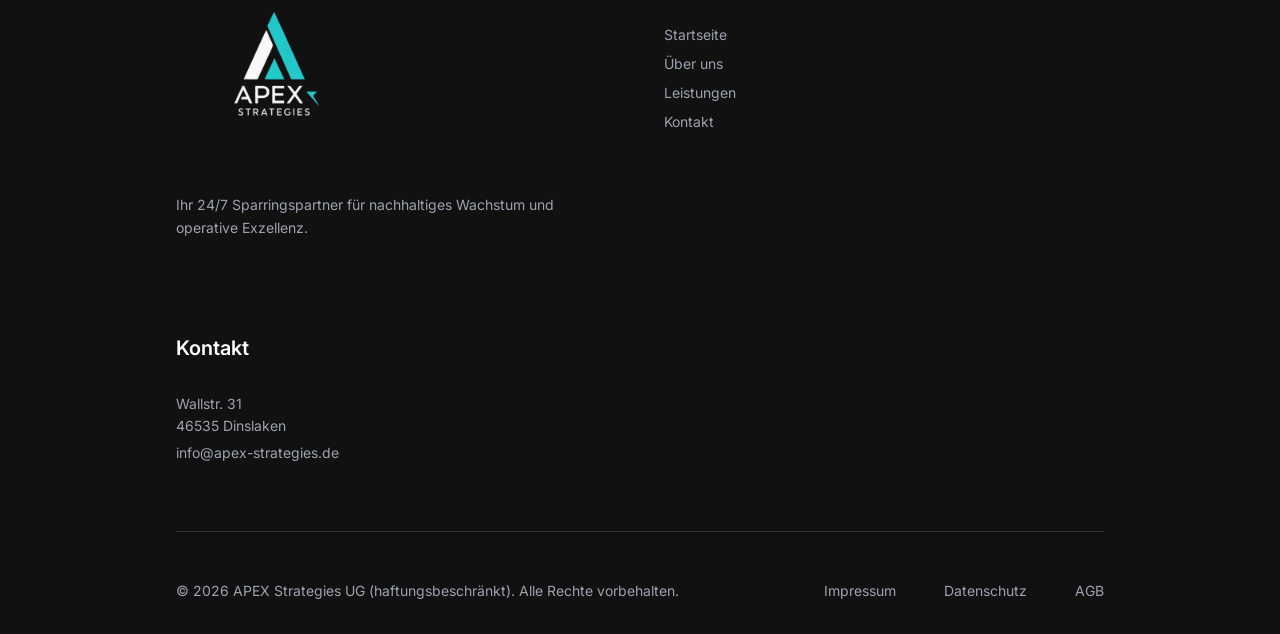
==== commit 8f784314: "Adjust padding for section in services.html" ====
--- a/services.html
+++ b/services.html
@@ -105,7 +105,7 @@
 
     <main>
         <!-- Combined Page Header & Kooperationsmodell -->
-        <section class="vh-section" style="padding-top: 0px;">
+        <section class="vh-section" style="padding-top: 100px;">
             <div class="container flex flex-col items-start">
                 <div class="animate-on-scroll mb-md">
                     <h1 class="mb-sm">Unser Leistungsportfolio & Kooperationsmodell.</h1>
@@ -343,4 +343,4 @@
     <script src="js/main.js"></script>
 </body>
 
-</html>+</html>
